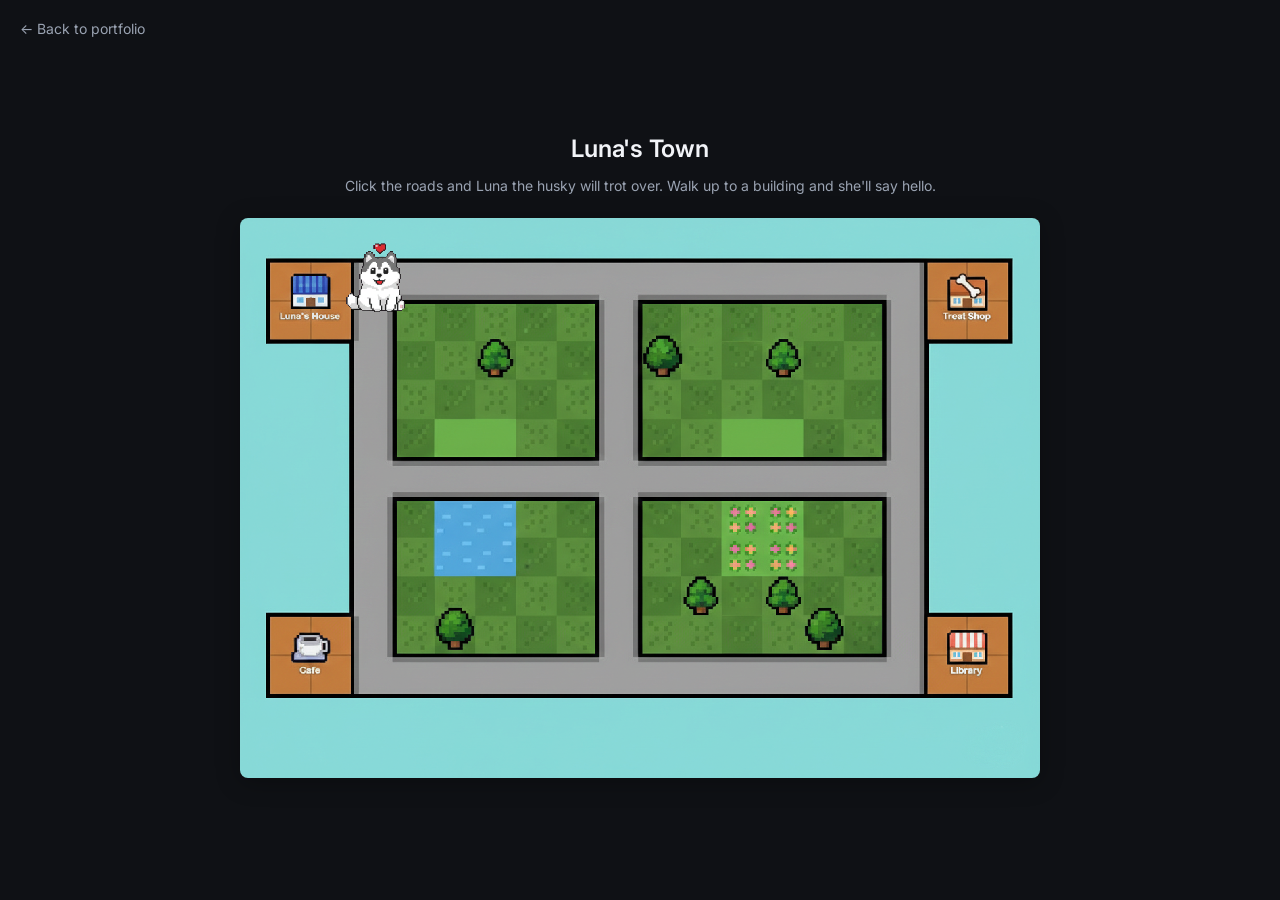
==== luna-town/index.html @ c53deddb "Self-host Luna Town on web-work; repoint button to /luna-town/ Co-Authored-By: Claude Opus 4.8 <nore" ====
<!DOCTYPE html>
<html lang="en">
<head>
<meta charset="UTF-8" />
<meta name="viewport" content="width=device-width, initial-scale=1.0" />
<title>Luna's Town</title>
<meta name="description" content="A little walkable town starring Luna the husky. Click the roads and she'll trot over." />
<link rel="icon" href="../favicon.ico" sizes="any" />
<link rel="icon" type="image/png" href="../favicon.png" />
<link rel="preconnect" href="https://fonts.googleapis.com" />
<link href="https://fonts.googleapis.com/css2?family=Inter:wght@400;500;600&display=swap" rel="stylesheet" />
<style>
  :root {
    --font: 'Inter', -apple-system, BlinkMacSystemFont, 'Segoe UI', Roboto, Helvetica, Arial, sans-serif;
    --bg: #0f1115;
    --text: #f2f4f8;
    --text-muted: #9aa3b2;
    --accent: #6ea8fe;
  }
  * { box-sizing: border-box; }
  body {
    margin: 0; min-height: 100vh;
    font-family: var(--font);
    background: var(--bg); color: var(--text);
    display: flex; align-items: center; justify-content: center;
  }
  .back-link {
    position: fixed; top: 20px; left: 20px;
    color: var(--text-muted); text-decoration: none; font-size: .875rem;
    z-index: 100; transition: color .2s;
  }
  .back-link:hover { color: var(--text); }
  .page { text-align: center; padding: 40px 20px; }
  .title { font-size: 1.5rem; font-weight: 600; margin-bottom: 8px; letter-spacing: -.01em; }
  .instructions { font-size: .875rem; color: var(--text-muted); margin-bottom: 24px; }

  #town-wrapper {
    display: inline-block; border-radius: 8px; overflow: hidden;
    box-shadow: 0 4px 24px #0000004d;
  }
  #town-container {
    position: relative; display: inline-block;
    background: url(luna-town-square.png) no-repeat center center;
    background-size: 100% 100%;
    image-rendering: pixelated; image-rendering: crisp-edges;
  }
  #town-grid { display: grid; gap: 0; position: relative; z-index: 1; }

  .tile { width: 40px; height: 40px; position: relative; background: transparent; }
  .tile-grass, .tile-building, .tile-tree, .tile-park, .tile-water, .tile-flower { background: transparent; }
  .tile-road { background: transparent; transition: background .15s; }
  .tile-road:hover { background: #ffffff26; }
  .building-overlay { display: none; }

  .luna-bubble {
    position: absolute; background: #fff; color: #333; font-size: 12px;
    font-family: var(--font); padding: 6px 10px; border-radius: 8px;
    transform: translate(-50%, -100%); white-space: nowrap; z-index: 20;
    box-shadow: 0 2px 8px #0003; pointer-events: none;
  }
  .luna-bubble:after {
    content: ""; position: absolute; bottom: -6px; left: 50%;
    transform: translate(-50%); width: 0; height: 0;
    border-left: 6px solid transparent; border-right: 6px solid transparent;
    border-top: 6px solid #fff;
  }
  .enter-modal { display: none; }

  @media (max-width: 900px) { #town-wrapper { transform: scale(.85); transform-origin: top center; } }
  @media (max-width: 720px) { #town-wrapper { transform: scale(.65); transform-origin: top center; } }
  @media (max-width: 560px) { #town-wrapper { transform: scale(.5);  transform-origin: top center; } }
</style>
</head>
<body>
  <a href="../" class="back-link">&larr; Back to portfolio</a>
  <div class="page">
    <h1 class="title">Luna's Town</h1>
    <p class="instructions">Click the roads and Luna the husky will trot over. Walk up to a building and she'll say hello.</p>
    <div id="town-wrapper">
      <div id="town-container">
        <div id="town-grid"></div>
      </div>
    </div>
  </div>
  <script src="town.js"></script>
</body>
</html>
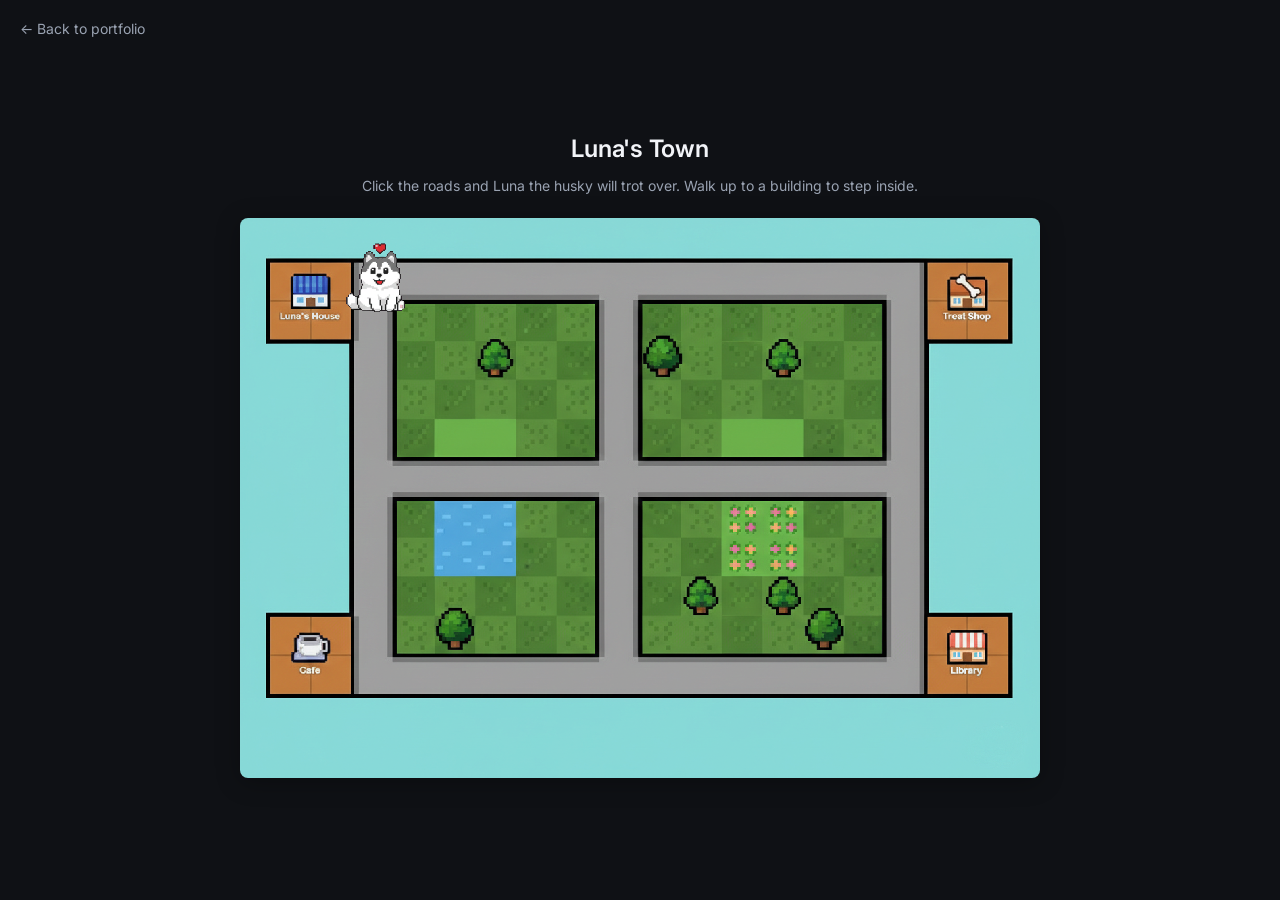
==== commit 0fd1a70e: "Add Luna Town interiors (self-hosted, analytics stubbed); add Fin-Telligence card Co-Authored-By: Cl" ====
--- a/luna-town/index.html
+++ b/luna-town/index.html
@@ -64,7 +64,29 @@
     border-left: 6px solid transparent; border-right: 6px solid transparent;
     border-top: 6px solid #fff;
   }
-  .enter-modal { display: none; }
+  .enter-modal {
+    position: fixed; inset: 0; background: #0000008c;
+    display: flex; align-items: center; justify-content: center; z-index: 200;
+  }
+  .enter-modal-card {
+    background: #2a1a0e; border: 3px solid #c47b3b; border-radius: 12px;
+    padding: 28px 32px 24px; text-align: center; min-width: 240px;
+    box-shadow: 0 8px 32px #00000080;
+  }
+  .enter-modal-icon { font-size: 40px; line-height: 1; margin-bottom: 8px; }
+  .enter-modal-name { font-size: 1.1rem; font-weight: 600; color: #f0e0c8; margin-bottom: 6px; }
+  .enter-modal-msg  { font-size: .8rem; color: #b0a090; margin-bottom: 20px; font-style: italic; }
+  .enter-modal-buttons { display: flex; gap: 12px; justify-content: center; }
+  .enter-modal-btn {
+    padding: 8px 22px; border: 2px solid #c47b3b; border-radius: 6px;
+    font-family: var(--font); font-size: .85rem; font-weight: 600;
+    cursor: pointer; transition: background .15s, transform .1s;
+  }
+  .enter-modal-btn:active { transform: scale(.96); }
+  .enter-modal-btn.enter-btn { background: #c47b3b; color: #fff; }
+  .enter-modal-btn.enter-btn:hover { background: #d48b4b; }
+  .enter-modal-btn.close-btn { background: transparent; color: #c47b3b; }
+  .enter-modal-btn.close-btn:hover { background: #c47b3b26; }
 
   @media (max-width: 900px) { #town-wrapper { transform: scale(.85); transform-origin: top center; } }
   @media (max-width: 720px) { #town-wrapper { transform: scale(.65); transform-origin: top center; } }
@@ -75,7 +97,7 @@
   <a href="../" class="back-link">&larr; Back to portfolio</a>
   <div class="page">
     <h1 class="title">Luna's Town</h1>
-    <p class="instructions">Click the roads and Luna the husky will trot over. Walk up to a building and she'll say hello.</p>
+    <p class="instructions">Click the roads and Luna the husky will trot over. Walk up to a building to step inside.</p>
     <div id="town-wrapper">
       <div id="town-container">
         <div id="town-grid"></div>
